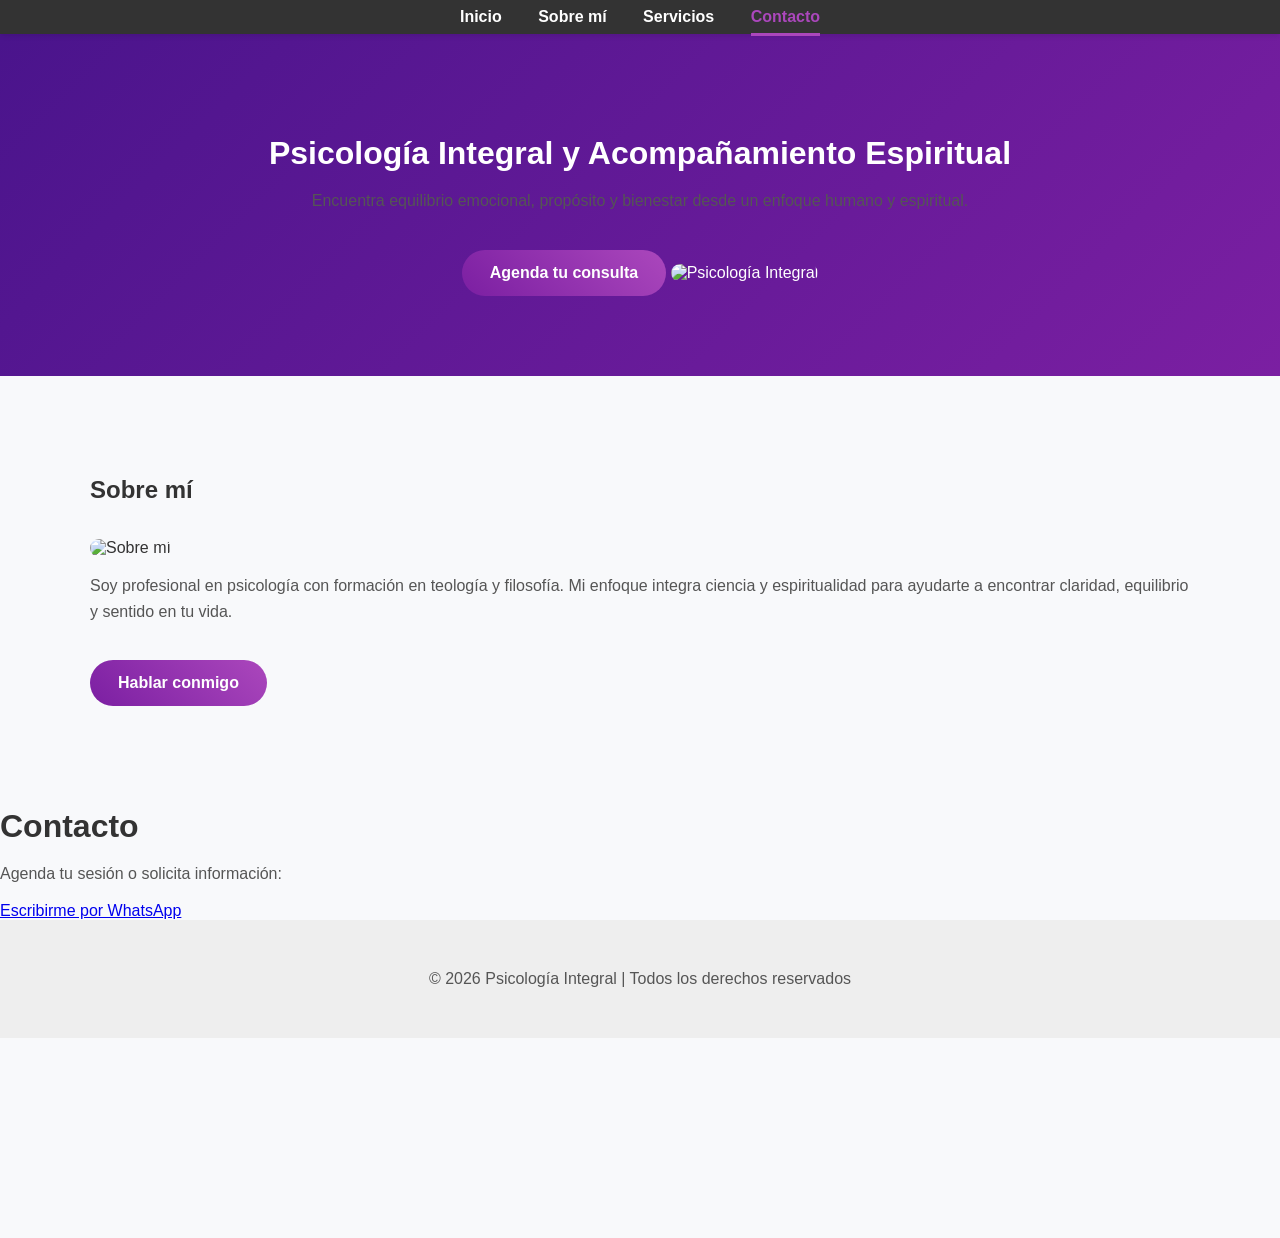
==== contacto.html @ f2815a3d "Add files via upload" ====
<!DOCTYPE html>
<html lang="es">
<head>
    <meta charset="UTF-8">
    <meta name="viewport" content="width=device-width, initial-scale=1.0">
    <title>Contacto</title>
    <link rel="stylesheet" href="styles.css">
</head>

<body>

<nav>
  <a href="index.html" class="nav-link">Inicio</a>
  <a href="sobre-mi.html" class="nav-link">Sobre mí</a>
  <a href="servicios.html" class="nav-link">Servicios</a>
  <a href="contacto.html" class="nav-link">Contacto</a>
</nav>
<script>
  document.querySelectorAll('.nav-link').forEach(link => {
      if(link.href === window.location.href) {
          link.classList.add('active');
      }
  });
</script>

<header>
  <h1>Psicología Integral y Acompañamiento Espiritual</h1>
  <p>Encuentra equilibrio emocional, propósito y bienestar desde un enfoque humano y espiritual.</p>
  <a href="contacto.html" class="btn">Agenda tu consulta</a>
  <img src="https://images.unsplash.com/photo-1506126613408-eca07ce68773" alt="Psicología Integral">
</header>

<section>
  <h2>Sobre mí</h2>
  <img src="https://images.unsplash.com/photo-1573496359142-b8d87734a5a2" alt="Sobre mí">
  <p>Soy profesional en psicología con formación en teología y filosofía. Mi enfoque integra ciencia y espiritualidad para ayudarte a encontrar claridad, equilibrio y sentido en tu vida.</p>
  <a href="contacto.html" class="btn">Hablar conmigo</a>
</section>

<h1>Contacto</h1>

<p>Agenda tu sesión o solicita información:</p>

<a href="https://wa.me/573001234567">Escribirme por WhatsApp</a>

<footer style="text-align:center; padding:30px; background:#eee;">
  <p>© 2026 Psicología Integral | Todos los derechos reservados</p>
</footer>

</body>
</html>
---- styles.css ----
body {
  font-family: 'Segoe UI', sans-serif;
  margin: 0;
  background: #f8f9fb;
  color: #333;
  padding-bottom: 200px;
}

nav {
  background-color: #333;
  color: white;
  padding: 0.5rem;
  text-align: center;
  position: sticky;
  top: 0;
  z-index: 100;
  box-shadow: 0 2px 5px rgba(0,0,0,0.1);
}

nav a {
  color: white;
  margin: 0 1rem;
  text-decoration: none;
  font-weight: bold;
  padding: 0.5rem 0;
  border-bottom: 3px solid transparent;
  transition: 0.3s;
}

nav a:hover {
  border-bottom-color: #7b1fa2;
  color: #ab47bc;
}

nav a.active {
  border-bottom-color: #ab47bc;
  color: #ab47bc;
}

header {
  background: linear-gradient(135deg, #4a148c, #7b1fa2);
  color: white;
  padding: 80px 20px;
  text-align: center;
}

section {
  padding: 80px 20px;
  max-width: 1100px;
  margin: auto;
}

h1, h2 {
  margin-bottom: 15px;
}

p {
  line-height: 1.6;
  color: #555;
}

.btn {
  display: inline-block;
  background: linear-gradient(45deg, #7b1fa2, #ab47bc);
  color: white;
  padding: 14px 28px;
  border-radius: 30px;
  text-decoration: none;
  font-weight: bold;
  margin-top: 20px;
  transition: 0.3s;
}

.btn:hover {
  transform: scale(1.05);
}

/* tarjetas */
.card {
  background: white;
  padding: 25px;
  border-radius: 15px;
  box-shadow: 0 10px 25px rgba(0,0,0,0.08);
  margin: 15px;
}

/* grid */
.grid {
  display: flex;
  flex-wrap: wrap;
  justify-content: center;
}

/* imágenes */
img {
  width: 100%;
  border-radius: 12px;
  margin-top: 20px;
}
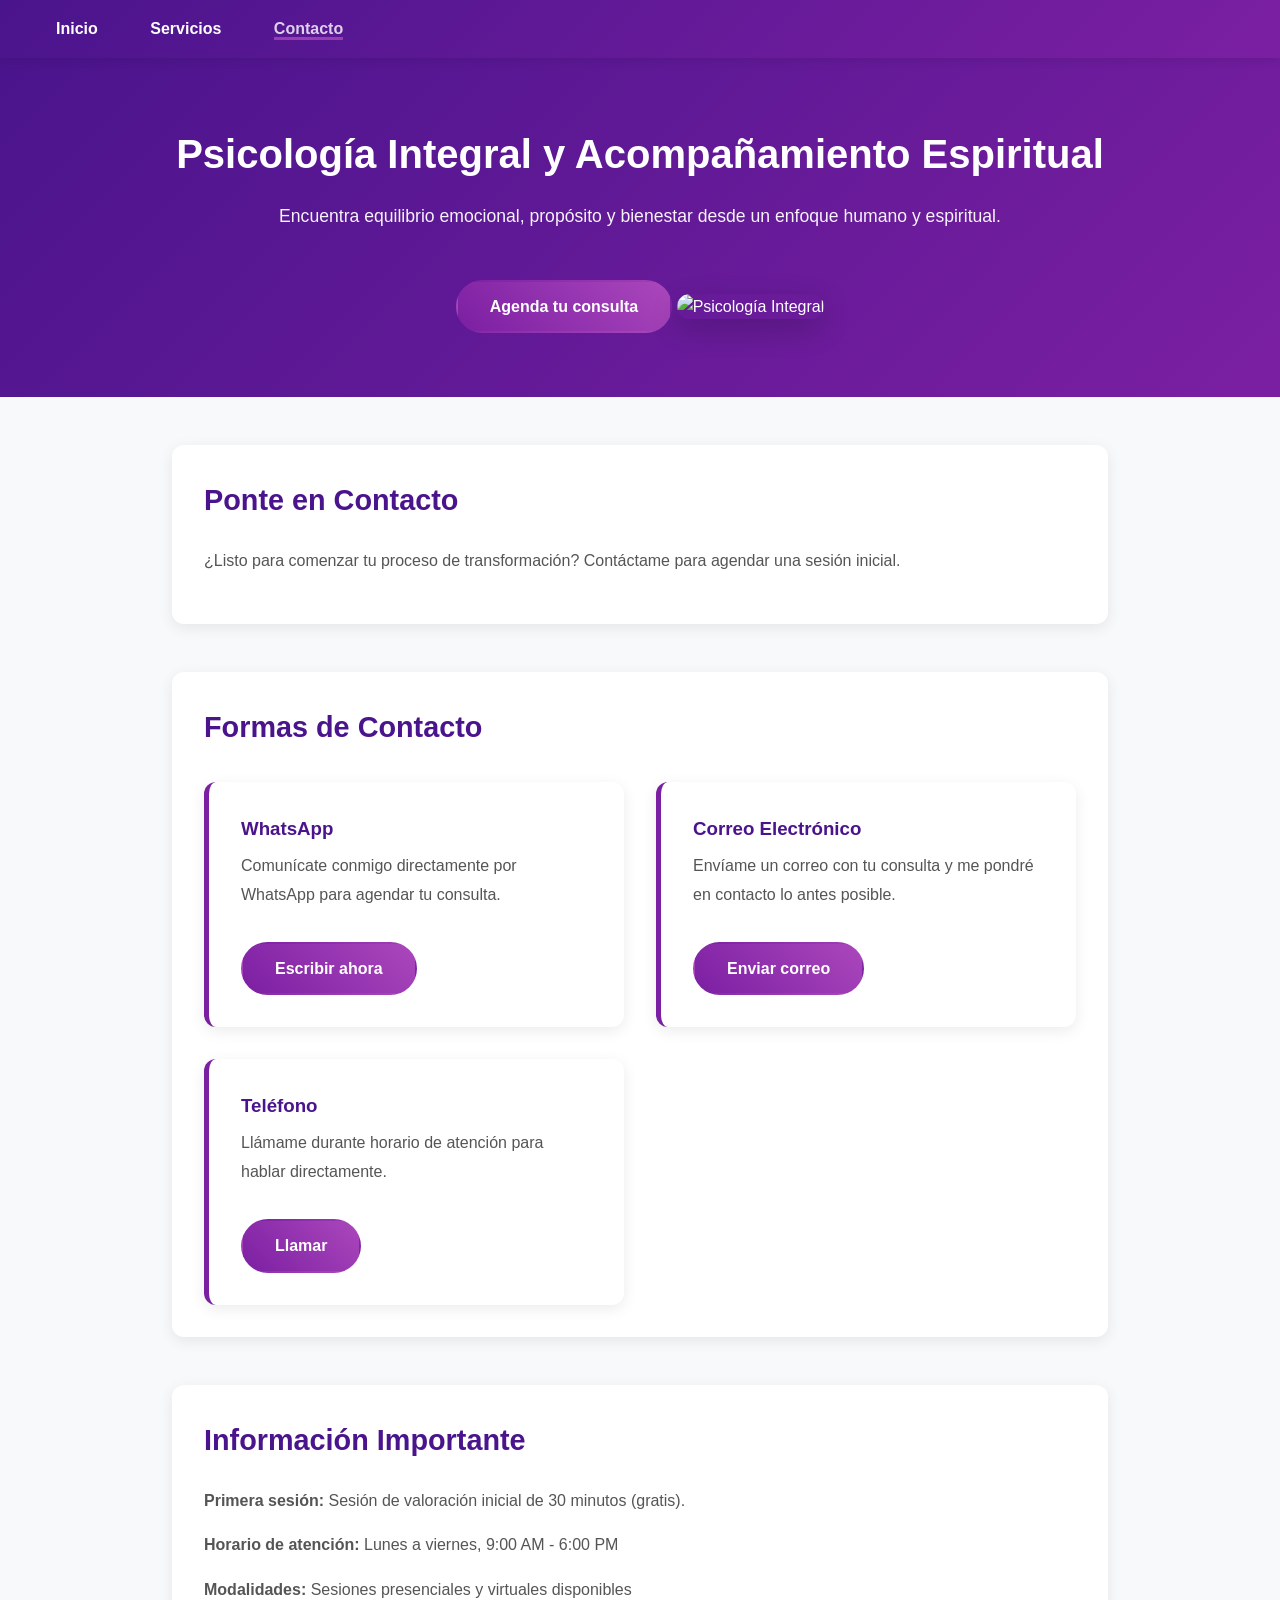
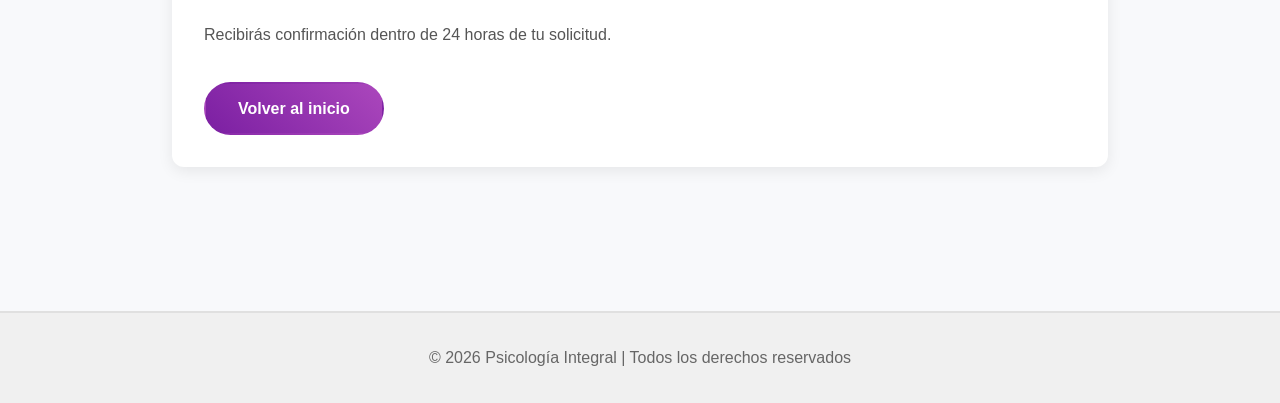
==== commit f50c66d3: "Add files via upload" ====
--- a/contacto.html
+++ b/contacto.html
@@ -3,49 +3,73 @@
 <head>
     <meta charset="UTF-8">
     <meta name="viewport" content="width=device-width, initial-scale=1.0">
-    <title>Contacto</title>
+    <title>Contacto - Psicología Integral</title>
     <link rel="stylesheet" href="styles.css">
 </head>
+<body>
+    <nav>
+        <a href="index.html" class="nav-link">Inicio</a>
+        <a href="servicios.html" class="nav-link">Servicios</a>
+        <a href="contacto.html" class="nav-link">Contacto</a>
+    </nav>
 
-<body>
+    <header>
+        <h1>Psicología Integral y Acompañamiento Espiritual</h1>
+        <p>Encuentra equilibrio emocional, propósito y bienestar desde un enfoque humano y espiritual.</p>
+        <a href="contacto.html" class="btn">Agenda tu consulta</a>
+        <img src="https://images.unsplash.com/photo-1506126613408-eca07ce68773?w=600&q=80" alt="Psicología Integral">
+    </header>
 
-<nav>
-  <a href="index.html" class="nav-link">Inicio</a>
-  <a href="sobre-mi.html" class="nav-link">Sobre mí</a>
-  <a href="servicios.html" class="nav-link">Servicios</a>
-  <a href="contacto.html" class="nav-link">Contacto</a>
-</nav>
-<script>
-  document.querySelectorAll('.nav-link').forEach(link => {
-      if(link.href === window.location.href) {
-          link.classList.add('active');
-      }
-  });
-</script>
+    <main>
+        <section>
+            <h2>Ponte en Contacto</h2>
+            <p>¿Listo para comenzar tu proceso de transformación? Contáctame para agendar una sesión inicial.</p>
+        </section>
 
-<header>
-  <h1>Psicología Integral y Acompañamiento Espiritual</h1>
-  <p>Encuentra equilibrio emocional, propósito y bienestar desde un enfoque humano y espiritual.</p>
-  <a href="contacto.html" class="btn">Agenda tu consulta</a>
-  <img src="https://images.unsplash.com/photo-1506126613408-eca07ce68773" alt="Psicología Integral">
-</header>
+        <section>
+            <h2>Formas de Contacto</h2>
+            
+            <div class="grid">
+                <div class="card">
+                    <h3>WhatsApp</h3>
+                    <p>Comunícate conmigo directamente por WhatsApp para agendar tu consulta.</p>
+                    <a href="https://wa.me/573001234567" class="btn">Escribir ahora</a>
+                </div>
 
-<section>
-  <h2>Sobre mí</h2>
-  <img src="https://images.unsplash.com/photo-1573496359142-b8d87734a5a2" alt="Sobre mí">
-  <p>Soy profesional en psicología con formación en teología y filosofía. Mi enfoque integra ciencia y espiritualidad para ayudarte a encontrar claridad, equilibrio y sentido en tu vida.</p>
-  <a href="contacto.html" class="btn">Hablar conmigo</a>
-</section>
+                <div class="card">
+                    <h3>Correo Electrónico</h3>
+                    <p>Envíame un correo con tu consulta y me pondré en contacto lo antes posible.</p>
+                    <a href="mailto:contacto@psicologia-integral.com" class="btn">Enviar correo</a>
+                </div>
 
-<h1>Contacto</h1>
+                <div class="card">
+                    <h3>Teléfono</h3>
+                    <p>Llámame durante horario de atención para hablar directamente.</p>
+                    <a href="tel:+573001234567" class="btn">Llamar</a>
+                </div>
+            </div>
+        </section>
 
-<p>Agenda tu sesión o solicita información:</p>
+        <section>
+            <h2>Información Importante</h2>
+            <p><strong>Primera sesión:</strong> Sesión de valoración inicial de 30 minutos (gratis).</p>
+            <p><strong>Horario de atención:</strong> Lunes a viernes, 9:00 AM - 6:00 PM</p>
+            <p><strong>Modalidades:</strong> Sesiones presenciales y virtuales disponibles</p>
+            <p>Recibirás confirmación dentro de 24 horas de tu solicitud.</p>
+            <a href="index.html" class="btn">Volver al inicio</a>
+        </section>
+    </main>
 
-<a href="https://wa.me/573001234567">Escribirme por WhatsApp</a>
+    <footer>
+        <p>&copy; 2026 Psicología Integral | Todos los derechos reservados</p>
+    </footer>
 
-<footer style="text-align:center; padding:30px; background:#eee;">
-  <p>© 2026 Psicología Integral | Todos los derechos reservados</p>
-</footer>
-
+    <script>
+        document.querySelectorAll('.nav-link').forEach(link => {
+            if(link.href === window.location.href) {
+                link.classList.add('active');
+            }
+        });
+    </script>
 </body>
-</html>+</html>
--- a/styles.css
+++ b/styles.css
@@ -1,99 +1,172 @@
-body {
-  font-family: 'Segoe UI', sans-serif;
-  margin: 0;
-  background: #f8f9fb;
-  color: #333;
-  padding-bottom: 200px;
+* {
+    margin: 0;
+    padding: 0;
+    box-sizing: border-box;
 }
 
+body {
+    font-family: 'Segoe UI', Tahoma, Geneva, Verdana, sans-serif;
+    background: #f8f9fb;
+    color: #333;
+    line-height: 1.6;
+}
+
+/* Navigation */
 nav {
-  background-color: #333;
-  color: white;
-  padding: 0.5rem;
-  text-align: center;
-  position: sticky;
-  top: 0;
-  z-index: 100;
-  box-shadow: 0 2px 5px rgba(0,0,0,0.1);
+    background: linear-gradient(135deg, #4a148c, #7b1fa2);
+    padding: 1rem 2rem;
+    position: sticky;
+    top: 0;
+    z-index: 100;
+    box-shadow: 0 2px 10px rgba(0, 0, 0, 0.1);
 }
 
 nav a {
-  color: white;
-  margin: 0 1rem;
-  text-decoration: none;
-  font-weight: bold;
-  padding: 0.5rem 0;
-  border-bottom: 3px solid transparent;
-  transition: 0.3s;
+    color: white;
+    text-decoration: none;
+    margin: 0 1.5rem;
+    font-weight: 600;
+    transition: all 0.3s ease;
+    border-bottom: 3px solid transparent;
 }
 
-nav a:hover {
-  border-bottom-color: #7b1fa2;
-  color: #ab47bc;
+nav a:hover,
+nav a.active {
+    border-bottom-color: #ab47bc;
+    opacity: 0.8;
 }
 
-nav a.active {
-  border-bottom-color: #ab47bc;
-  color: #ab47bc;
+/* Header */
+header {
+    background: linear-gradient(135deg, #4a148c, #7b1fa2);
+    color: white;
+    padding: 4rem 2rem;
+    text-align: center;
+    margin-bottom: 3rem;
 }
 
-header {
-  background: linear-gradient(135deg, #4a148c, #7b1fa2);
-  color: white;
-  padding: 80px 20px;
-  text-align: center;
+header h1 {
+    font-size: 2.5rem;
+    margin-bottom: 1rem;
 }
 
-section {
-  padding: 80px 20px;
-  max-width: 1100px;
-  margin: auto;
+header p {
+    font-size: 1.1rem;
+    margin-bottom: 2rem;
+    opacity: 0.95;
 }
 
-h1, h2 {
-  margin-bottom: 15px;
+header img {
+    width: 100%;
+    max-width: 600px;
+    border-radius: 15px;
+    margin-top: 2rem;
+    box-shadow: 0 10px 30px rgba(0, 0, 0, 0.2);
 }
 
-p {
-  line-height: 1.6;
-  color: #555;
+/* Main content */
+main {
+    max-width: 1000px;
+    margin: 0 auto;
+    padding: 0 2rem 3rem;
 }
 
+/* Sections */
+section {
+    margin-bottom: 3rem;
+    padding: 2rem;
+    background: white;
+    border-radius: 12px;
+    box-shadow: 0 4px 15px rgba(0, 0, 0, 0.08);
+}
+
+section h2 {
+    color: #4a148c;
+    margin-bottom: 1.5rem;
+    font-size: 1.8rem;
+}
+
+section p {
+    margin-bottom: 1rem;
+    color: #555;
+    line-height: 1.8;
+}
+
+/* Cards Grid */
+.grid {
+    display: grid;
+    grid-template-columns: repeat(auto-fit, minmax(280px, 1fr));
+    gap: 2rem;
+    margin-top: 2rem;
+}
+
+.card {
+    background: white;
+    padding: 2rem;
+    border-radius: 12px;
+    border-left: 5px solid #7b1fa2;
+    box-shadow: 0 4px 15px rgba(0, 0, 0, 0.08);
+    transition: transform 0.3s ease, box-shadow 0.3s ease;
+}
+
+.card:hover {
+    transform: translateY(-5px);
+    box-shadow: 0 8px 25px rgba(0, 0, 0, 0.15);
+}
+
+.card h3 {
+    color: #4a148c;
+    margin-bottom: 0.5rem;
+}
+
+/* Buttons */
 .btn {
-  display: inline-block;
-  background: linear-gradient(45deg, #7b1fa2, #ab47bc);
-  color: white;
-  padding: 14px 28px;
-  border-radius: 30px;
-  text-decoration: none;
-  font-weight: bold;
-  margin-top: 20px;
-  transition: 0.3s;
+    display: inline-block;
+    background: linear-gradient(45deg, #7b1fa2, #ab47bc);
+    color: white;
+    padding: 0.75rem 2rem;
+    border-radius: 30px;
+    text-decoration: none;
+    font-weight: 600;
+    margin-top: 1rem;
+    transition: all 0.3s ease;
+    border: 2px solid transparent;
 }
 
 .btn:hover {
-  transform: scale(1.05);
+    transform: scale(1.05);
+    box-shadow: 0 6px 20px rgba(123, 31, 162, 0.4);
 }
 
-/* tarjetas */
-.card {
-  background: white;
-  padding: 25px;
-  border-radius: 15px;
-  box-shadow: 0 10px 25px rgba(0,0,0,0.08);
-  margin: 15px;
+/* Footer */
+footer {
+    background: #f0f0f0;
+    padding: 2rem;
+    text-align: center;
+    margin-top: 3rem;
+    border-top: 2px solid #e0e0e0;
+    color: #666;
 }
 
-/* grid */
-.grid {
-  display: flex;
-  flex-wrap: wrap;
-  justify-content: center;
+/* Responsive */
+@media (max-width: 768px) {
+    nav a {
+        margin: 0 0.5rem;
+    }
+    
+    header h1 {
+        font-size: 1.8rem;
+    }
+    
+    header p {
+        font-size: 1rem;
+    }
+    
+    section {
+        padding: 1.5rem;
+    }
+    
+    .grid {
+        grid-template-columns: 1fr;
+    }
 }
-
-/* imágenes */
-img {
-  width: 100%;
-  border-radius: 12px;
-  margin-top: 20px;
-}
